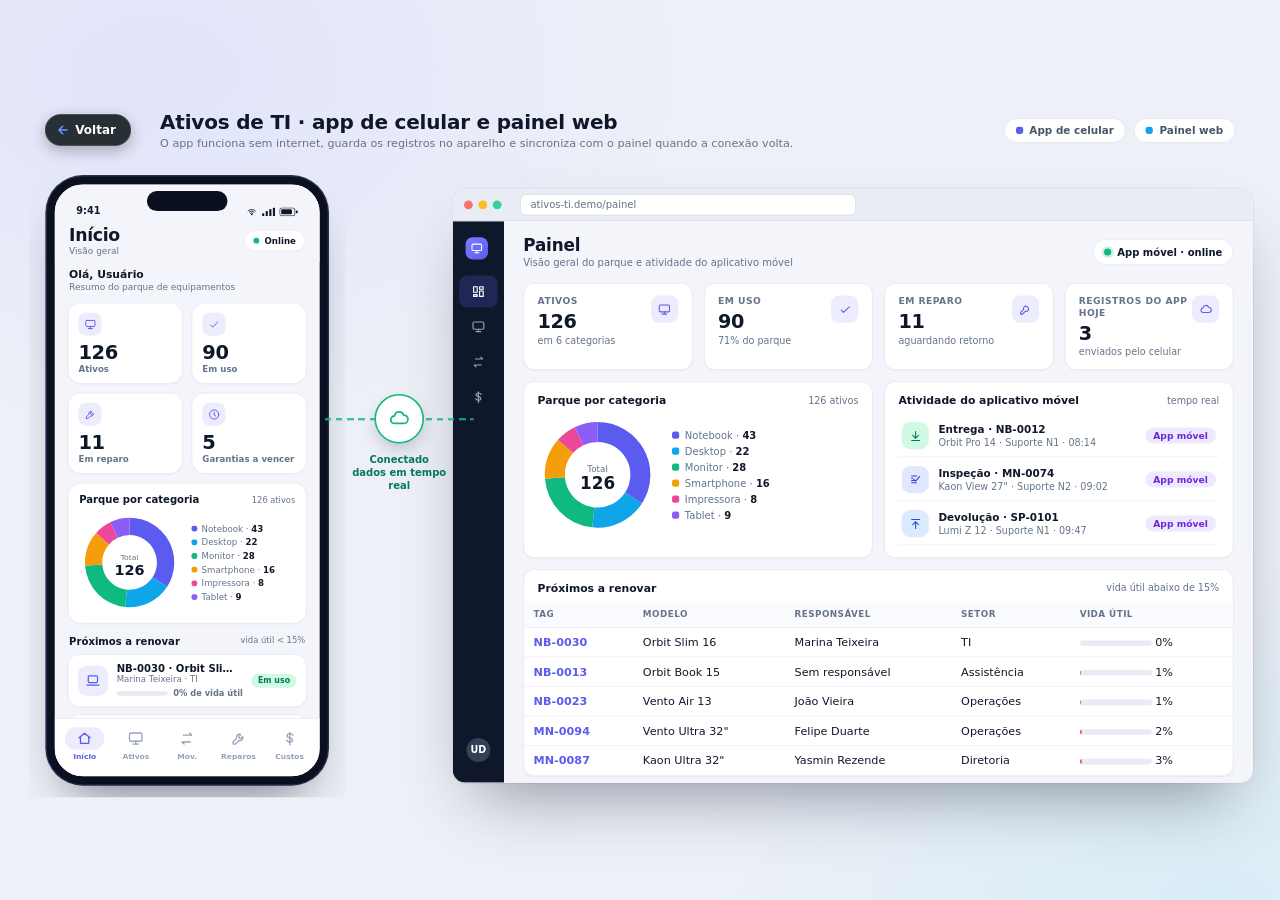
==== demos/ativos-ti/index.html @ b300c050 "V1 - Portifólio Primeira versão do portfólio - Sem git" ====
<!doctype html>
<html lang="pt-BR">
<head>
<meta charset="utf-8">
<meta name="viewport" content="width=device-width, initial-scale=1">
<title>Ativos de TI — app de celular + painel web (demo)</title>
<style>
*{ box-sizing:border-box; }
html,body{ margin:0; height:100%; overflow:hidden; font-family:"Segoe UI",system-ui,sans-serif; color:#0F172A; background:#EEF0F7; }
body{ background:radial-gradient(900px 600px at 12% 8%, #E1E4FB 0, transparent 60%), radial-gradient(900px 600px at 95% 100%, #D9EDF6 0, transparent 60%), #EEF0F7; }
#stage{ position:absolute; left:0; top:0; width:1600px; height:900px; transform-origin:top left; }
.head{ position:absolute; left:200px; top:26px; right:56px; display:flex; align-items:center; justify-content:space-between; }
.head h1{ margin:0; font-size:25px; letter-spacing:-.01em; } .head p{ margin:3px 0 0; color:#64748B; font-size:14px; }
.tags{ display:flex; gap:10px; } .tags span{ padding:7px 14px; border-radius:99px; background:#fff; border:1px solid #E1E5F0; font-weight:600; font-size:13px; color:#475569; display:flex; align-items:center; gap:8px; }
.tags i{ width:9px; height:9px; border-radius:3px; background:#5B5BEF; } .tags span+span i{ background:#0EA5E9; }
.mob{ position:absolute; left:36px; top:92px; width:396px; height:792px; }
.mob iframe{ width:440px; height:880px; border:0; transform:scale(.9); transform-origin:top left; background:transparent; }
.win{ position:absolute; left:566px; top:124px; width:1000px; height:742px; border-radius:16px; background:#fff; box-shadow:0 40px 80px -30px rgba(15,23,42,.45), 0 0 0 1px #D8DCE8; overflow:hidden; display:flex; flex-direction:column; }
.bar{ height:40px; background:#E9ECF4; display:flex; align-items:center; gap:7px; padding:0 14px; flex:none; border-bottom:1px solid #D8DCE8; }
.bar b{ width:11px; height:11px; border-radius:50%; background:#CBD2E0; }
.bar b:nth-child(1){ background:#F87171; } .bar b:nth-child(2){ background:#FBBF24; } .bar b:nth-child(3){ background:#34D399; }
.url{ margin-left:16px; flex:1; max-width:420px; background:#fff; border-radius:8px; padding:5px 12px; font-size:12.5px; color:#64748B; border:1px solid #D8DCE8; }
.win iframe{ border:0; flex:1; width:100%; }
.link{ position:absolute; left:432px; top:380px; width:134px; display:flex; flex-direction:column; align-items:center; gap:10px; }
.node{ width:62px; height:62px; border-radius:50%; background:#fff; display:grid; place-items:center; box-shadow:0 10px 24px -8px rgba(15,23,42,.35); border:2px solid #10B981; transition:border-color .3s; position:relative; z-index:2; }
.node svg{ width:28px; height:28px; stroke:#10B981; fill:none; stroke-width:1.9; stroke-linecap:round; stroke-linejoin:round; transition:stroke .3s; }
.wire{ position:absolute; top:30px; left:-26px; right:-26px; height:3px; background:repeating-linear-gradient(90deg,#10B981 0 8px,transparent 8px 14px); z-index:1; opacity:.8; transition:opacity .3s; }
.link.off .node{ border-color:#94A3B8; } .link.off .node svg{ stroke:#94A3B8; } .link.off .wire{ background:repeating-linear-gradient(90deg,#CBD5E1 0 6px,transparent 6px 14px); opacity:.9; }
.link.sync .node{ border-color:#3B82F6; } .link.sync .node svg{ stroke:#3B82F6; animation:giro 1s linear infinite; } .link.sync .wire{ background:repeating-linear-gradient(90deg,#3B82F6 0 8px,transparent 8px 14px); animation:corre .6s linear infinite; }
@keyframes giro{ to{ transform:rotate(360deg); } } @keyframes corre{ to{ background-position:14px 0; } }
.lbl{ font-size:12.5px; font-weight:700; text-align:center; line-height:1.3; margin-top:2px; max-width:130px; color:#047857; transition:color .3s; z-index:2; }
.link.off .lbl{ color:#64748B; } .link.sync .lbl{ color:#1D4ED8; }
.pk{ position:absolute; top:24px; left:-20px; width:15px; height:15px; border-radius:5px; background:#5B5BEF; box-shadow:0 0 0 4px rgba(91,91,239,.25); z-index:3; opacity:0; }
.pk.go{ animation:voa .9s ease-in forwards; }
@keyframes voa{ 0%{ left:-20px; opacity:1; } 100%{ left:140px; opacity:0; } }
</style>
<style>#stage .demo-voltar{position:absolute;left:56px;top:30px;z-index:50;font-size:15px;padding:10px 18px 10px 14px}.demo-voltar{display:inline-flex;align-items:center;gap:7px;padding:8px 15px 8px 11px;border-radius:99px;background:rgba(10,18,20,.86);color:#fff;font:700 13px "Segoe UI",system-ui,sans-serif;text-decoration:none;border:1px solid rgba(255,255,255,.2);box-shadow:0 6px 18px rgba(0,0,0,.28);cursor:pointer}.demo-voltar:hover{background:rgba(31,111,120,.95)}.demo-voltar svg{stroke:#5AA2FF}</style>
</head>
<body>
<div id="stage">
  <a class="demo-voltar" href="../../index.html#projetos" onclick="if(document.referrer&&history.length>1){history.back();return false;}" aria-label="Voltar ao portfólio"><svg viewBox="0 0 24 24" width="16" height="16" fill="none" stroke-width="2.8" stroke-linecap="round" stroke-linejoin="round"><path d="M19 12H5M11 5l-7 7 7 7"/></svg>Voltar</a>
  <div class="head"><div><h1>Ativos de TI · app de celular e painel web</h1><p>O app funciona sem internet, guarda os registros no aparelho e sincroniza com o painel quando a conexão volta.</p></div>
    <div class="tags"><span><i></i>App de celular</span><span><i></i>Painel web</span></div></div>
  <div class="mob"><iframe id="mob" src="mobile.html" title="App de celular"></iframe></div>
  <div class="link" id="link"><div class="wire"></div><div class="pk" id="pk"></div><div class="node" id="node"></div><div class="lbl" id="lbl"></div></div>
  <div class="win"><div class="bar"><b></b><b></b><b></b><div class="url">ativos-ti.demo/painel</div></div><iframe id="pc" src="pc.html" title="Painel web"></iframe></div>
</div>
<script>
function fit(){const s=Math.min(innerWidth/1600,innerHeight/900),st=document.getElementById('stage');st.style.transform='scale('+s+')';st.style.left=((innerWidth-1600*s)/2)+'px';st.style.top=((innerHeight-900*s)/2)+'px';}
addEventListener('resize',fit);fit();
const ICO={online:'<svg viewBox="0 0 24 24"><path d="M7 17a4 4 0 0 1 0-8 5 5 0 0 1 9.7-1A4.5 4.5 0 0 1 17 17z"/></svg>',off:'<svg viewBox="0 0 24 24"><path d="M3 3l18 18M8.5 8.2A6 6 0 0 0 7 20h10.5a4 4 0 0 0 1.6-.3M18 10a6 6 0 0 0-8.5-3.6"/></svg>',sync:'<svg viewBox="0 0 24 24"><path d="M20 8a8 8 0 0 0-14-3M4 4v4h4M4 16a8 8 0 0 0 14 3M20 20v-4h-4"/></svg>'};
let est='online',pend=0;
function paint(){const l=document.getElementById('link');l.className='link '+(est==='offline'?'off':est==='syncing'?'sync':'');
  document.getElementById('node').innerHTML=ICO[est==='offline'?'off':est==='syncing'?'sync':'online'];
  document.getElementById('lbl').innerHTML=est==='offline'?'Sem internet'+(pend?'<br>'+pend+' na fila do celular':'<br>dados salvos no aparelho'):est==='syncing'?'Sincronizando…':'Conectado<br>dados em tempo real';}
const canal='BroadcastChannel' in window?new BroadcastChannel('ativos-sync'):null;
if(canal)canal.onmessage=e=>{const m=e.data;if(m.type==='conn'){est=m.state;pend=m.pend||0;paint();}
  else if(m.type==='registro'){const p=document.getElementById('pk');p.classList.remove('go');void p.offsetWidth;p.classList.add('go');}};
paint();
</script>
</body>
</html>
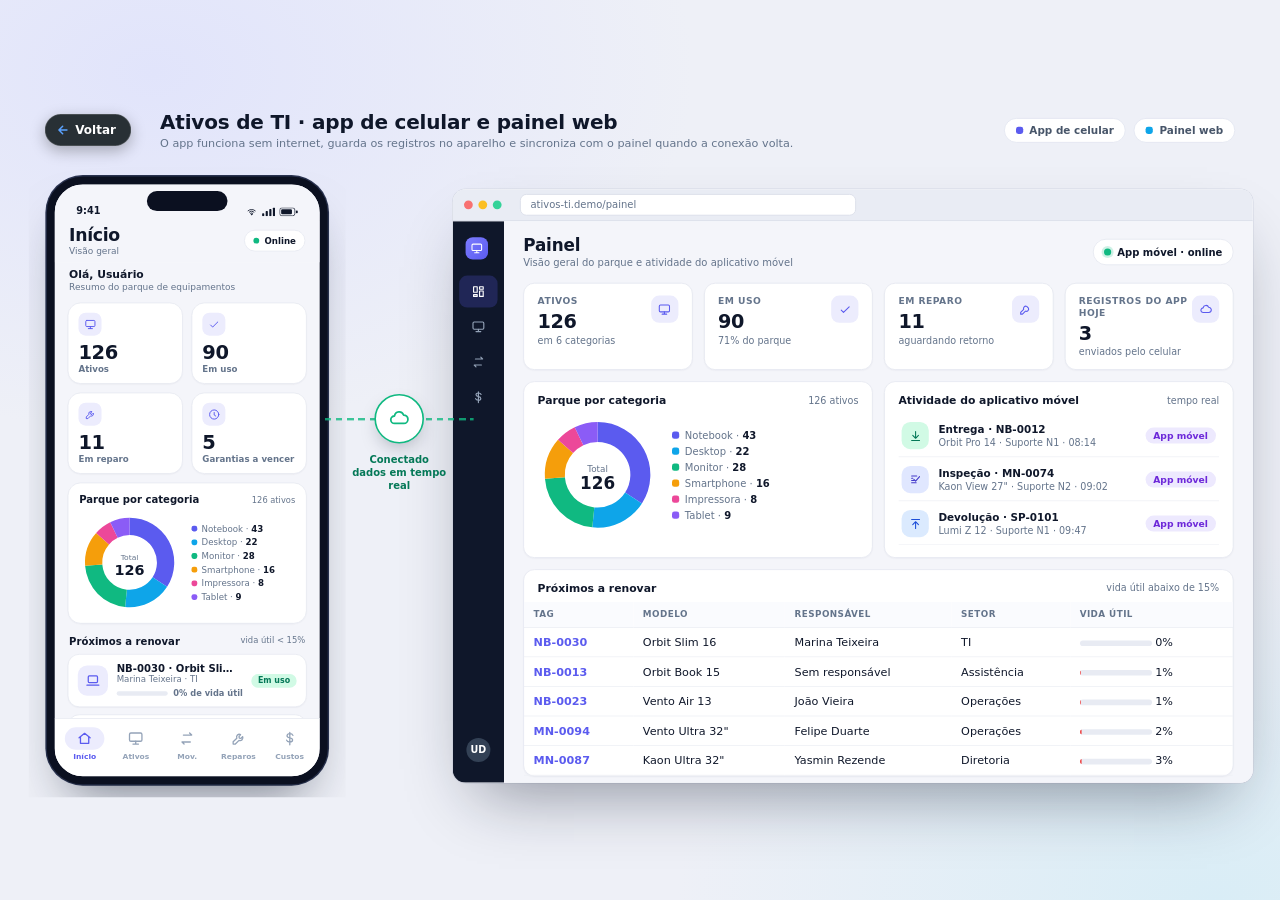
==== commit e40885a6: "Botão voltar das demos e gráfico de classes do BI" ====
--- a/demos/ativos-ti/index.html
+++ b/demos/ativos-ti/index.html
@@ -38,7 +38,7 @@
 </head>
 <body>
 <div id="stage">
-  <a class="demo-voltar" href="../../index.html#projetos" onclick="if(document.referrer&&history.length>1){history.back();return false;}" aria-label="Voltar ao portfólio"><svg viewBox="0 0 24 24" width="16" height="16" fill="none" stroke-width="2.8" stroke-linecap="round" stroke-linejoin="round"><path d="M19 12H5M11 5l-7 7 7 7"/></svg>Voltar</a>
+  <a class="demo-voltar" href="../../index.html#projetos" aria-label="Voltar ao portfólio"><svg viewBox="0 0 24 24" width="16" height="16" fill="none" stroke-width="2.8" stroke-linecap="round" stroke-linejoin="round"><path d="M19 12H5M11 5l-7 7 7 7"/></svg>Voltar</a>
   <div class="head"><div><h1>Ativos de TI · app de celular e painel web</h1><p>O app funciona sem internet, guarda os registros no aparelho e sincroniza com o painel quando a conexão volta.</p></div>
     <div class="tags"><span><i></i>App de celular</span><span><i></i>Painel web</span></div></div>
   <div class="mob"><iframe id="mob" src="mobile.html" title="App de celular"></iframe></div>
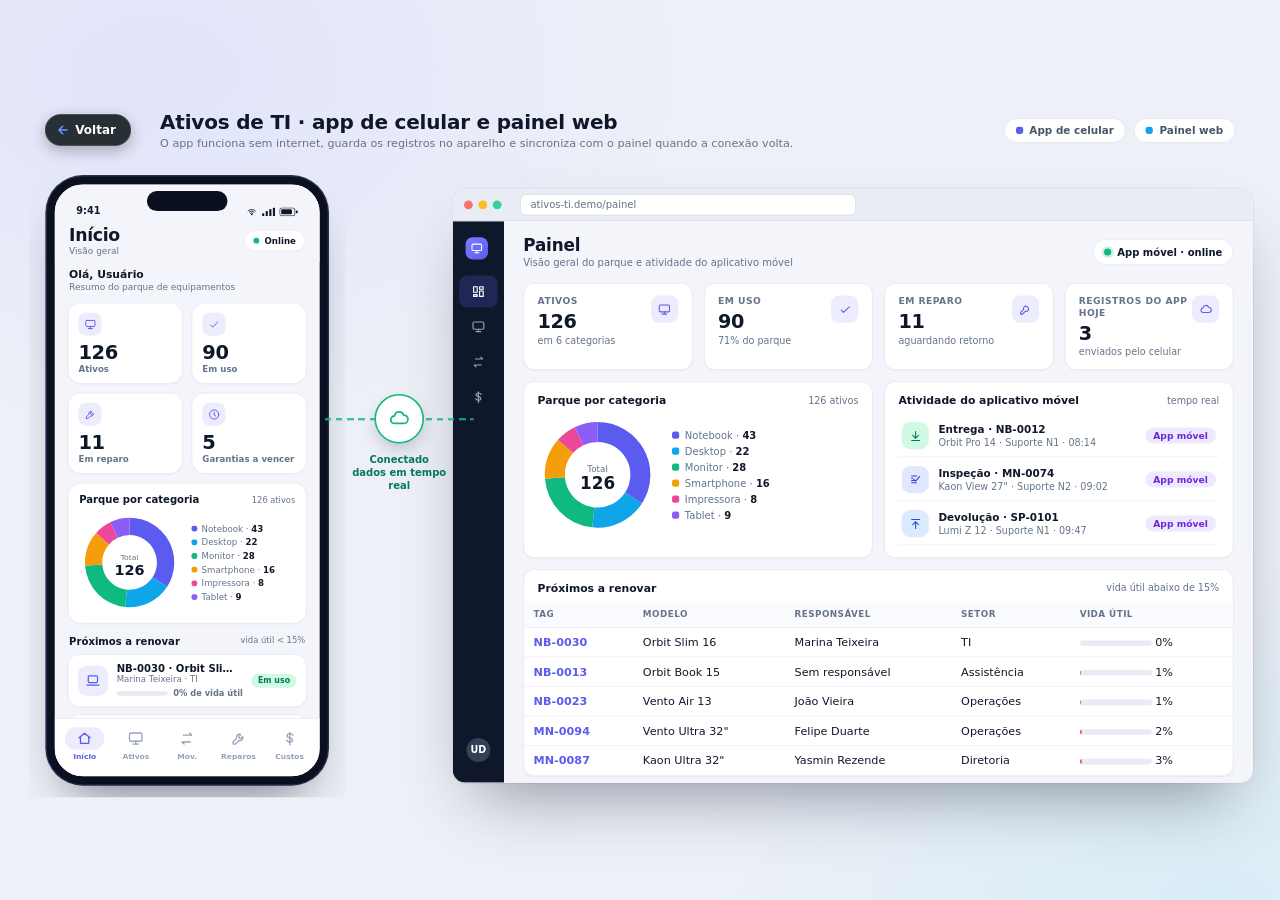
==== commit 973495d4: "Layout de celular e demos na horizontal" ====
--- a/demos/ativos-ti/index.html
+++ b/demos/ativos-ti/index.html
@@ -58,5 +58,6 @@
   else if(m.type==='registro'){const p=document.getElementById('pk');p.classList.remove('go');void p.offsetWidth;p.classList.add('go');}};
 paint();
 </script>
+<script src="../mobile.js"></script>
 </body>
 </html>
